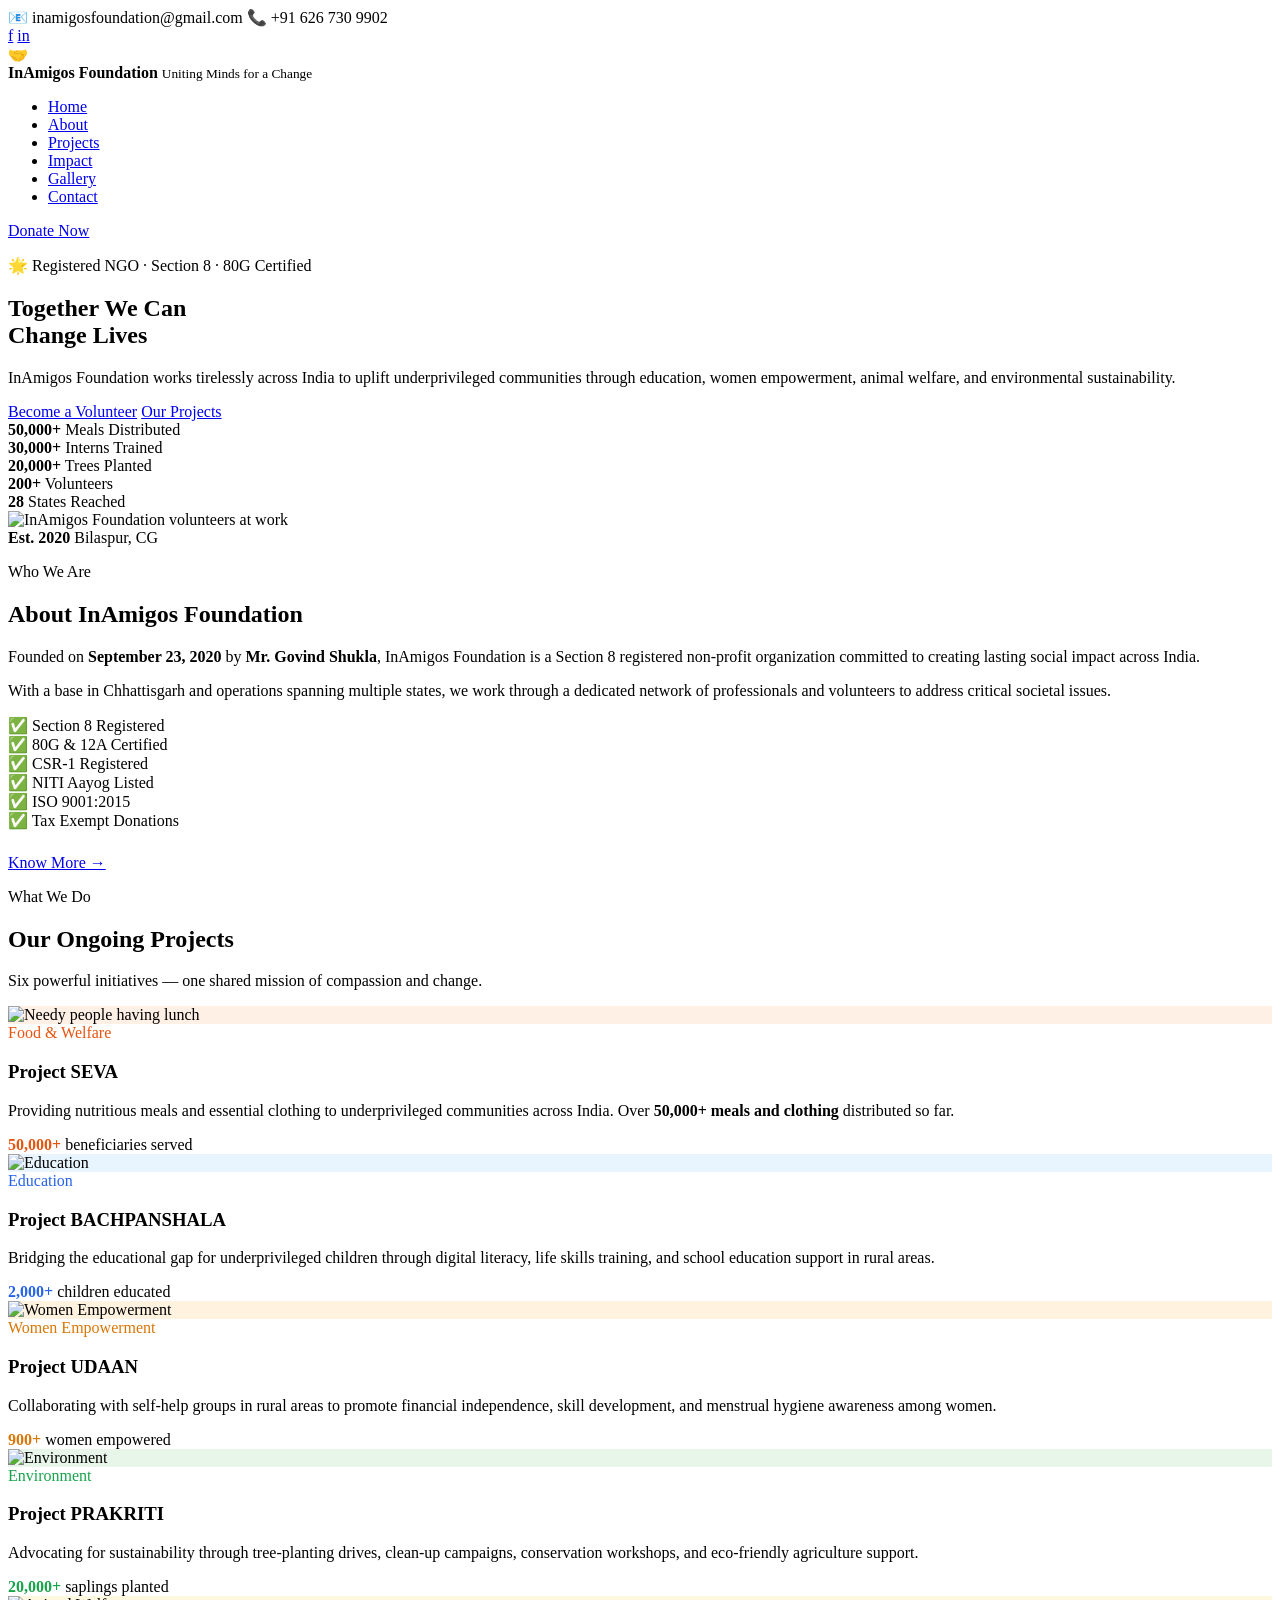
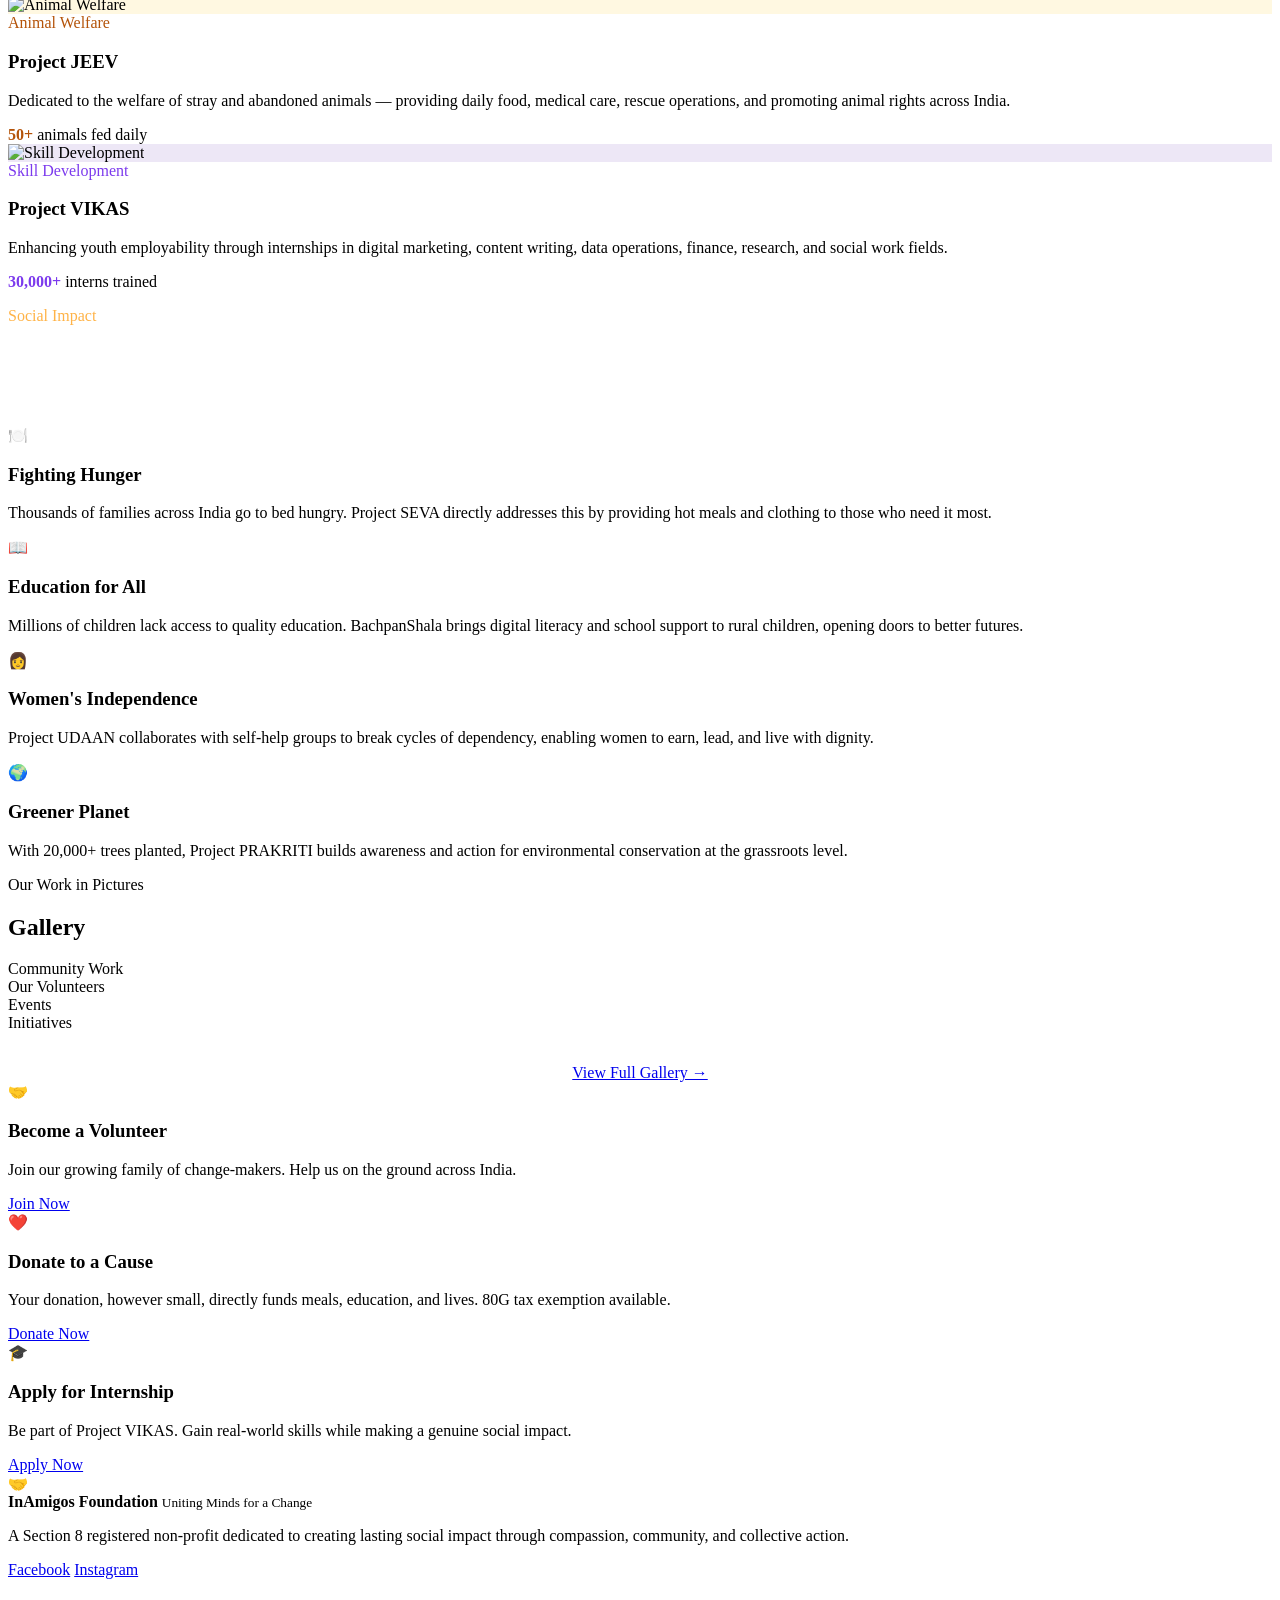
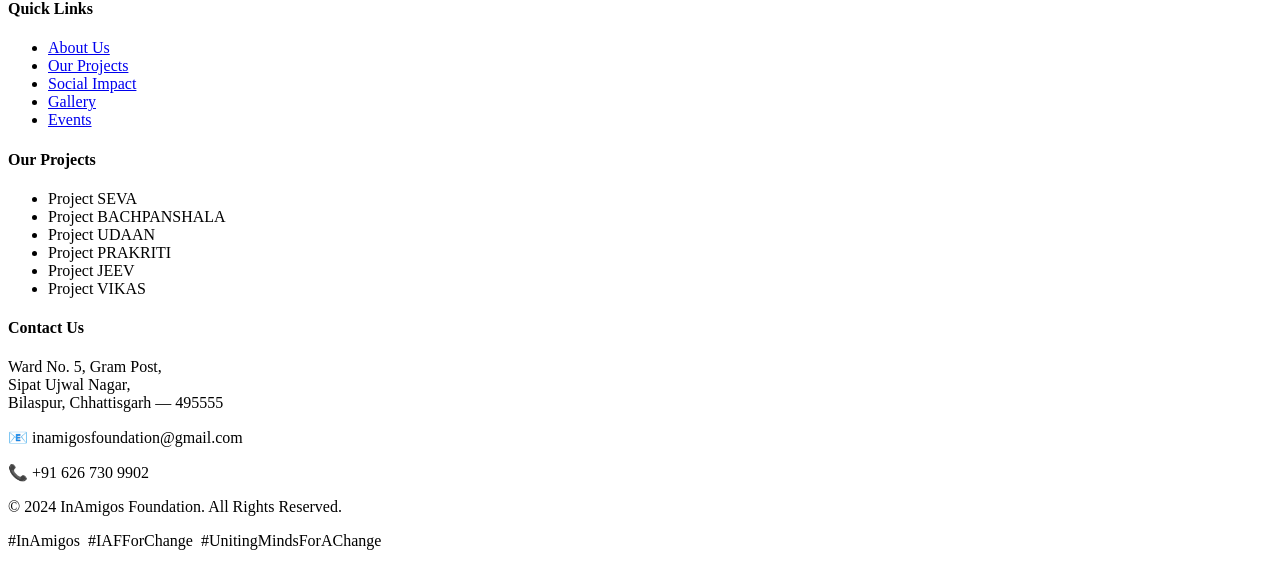
==== index.html @ 0888264d "Rename .html to index.html" ====
<!DOCTYPE html>
<html lang="en">
<head>
  <meta charset="UTF-8" />
  <meta name="viewport" content="width=device-width, initial-scale=1.0"/>
  <title>InAmigos Foundation</title>
  <link rel="stylesheet" href=".css" />
  <link href="https://fonts.googleapis.com/css2?family=Poppins:wght@300;400;500;600;700;800&display=swap" rel="stylesheet"/>
</head>
<body>

  <!-- TOP BAR -->
  <div class="topbar">
    <span>📧 inamigosfoundation@gmail.com</span>
    <span>📞 +91 626 730 9902</span>
    <div class="topbar-social">
      <a href="https://www.facebook.com/inamigos.inamigos" target="_blank">f</a>
      <a href="https://www.instagram.com/inamigos/" target="_blank">in</a>
    </div>
  </div>

  <!-- NAVBAR -->
  <nav class="navbar">
    <div class="nav-logo">
      <span class="logo-icon">🤝</span>
      <div>
        <strong>InAmigos Foundation</strong>
        <small>Uniting Minds for a Change</small>
      </div>
    </div>
    <ul class="nav-links">
      <li><a href="#home">Home</a></li>
      <li><a href="#about">About</a></li>
      <li><a href="#projects">Projects</a></li>
      <li><a href="#impact">Impact</a></li>
      <li><a href="#gallery">Gallery</a></li>
      <li><a href="#contact">Contact</a></li>
    </ul>
    <a href="https://rzp.io/l/kWQ87HP" target="_blank" class="nav-donate">Donate Now</a>
  </nav>

  <!-- HERO -->
  <section class="hero" id="home">
    <div class="hero-overlay"></div>
    <div class="hero-content">
      <p class="hero-tag">🌟 Registered NGO · Section 8 · 80G Certified</p>
      <h1>Together We Can<br/><span>Change Lives</span></h1>
      <p class="hero-sub">InAmigos Foundation works tirelessly across India to uplift underprivileged communities through education, women empowerment, animal welfare, and environmental sustainability.</p>
      <div class="hero-btns">
        <a href="https://forms.gle/AB4c1hLaDDmtrKGU7" target="_blank" class="btn-orange">Become a Volunteer</a>
        <a href="#projects" class="btn-white">Our Projects</a>
      </div>
    </div>
  </section>

  <!-- STATS BAR -->
  <div class="stats-bar">
    <div class="stat-item">
      <strong>50,000+</strong>
      <span>Meals Distributed</span>
    </div>
    <div class="stat-item">
      <strong>30,000+</strong>
      <span>Interns Trained</span>
    </div>
    <div class="stat-item">
      <strong>20,000+</strong>
      <span>Trees Planted</span>
    </div>
    <div class="stat-item">
      <strong>200+</strong>
      <span>Volunteers</span>
    </div>
    <div class="stat-item">
      <strong>28</strong>
      <span>States Reached</span>
    </div>
  </div>

  <!-- ABOUT -->
  <section class="about section" id="about">
    <div class="container">
      <div class="about-grid">
        <div class="about-img-col">
          <div class="about-img-wrap">
            <img src="https://inamigosfoundation.org.in/public/storage/gallery/1743051485.jpg" alt="InAmigos Foundation volunteers at work" onerror="this.parentElement.classList.add('img-fallback')" />
            <div class="about-badge">
              <strong>Est. 2020</strong>
              <span>Bilaspur, CG</span>
            </div>
          </div>
        </div>
        <div class="about-text-col">
          <p class="section-tag">Who We Are</p>
          <h2 class="section-title">About InAmigos Foundation</h2>
          <p>Founded on <strong>September 23, 2020</strong> by <strong>Mr. Govind Shukla</strong>, InAmigos Foundation is a Section 8 registered non-profit organization committed to creating lasting social impact across India.</p>
          <p>With a base in Chhattisgarh and operations spanning multiple states, we work through a dedicated network of professionals and volunteers to address critical societal issues.</p>
          <div class="creds-grid">
            <div class="cred-item">✅ Section 8 Registered</div>
            <div class="cred-item">✅ 80G &amp; 12A Certified</div>
            <div class="cred-item">✅ CSR-1 Registered</div>
            <div class="cred-item">✅ NITI Aayog Listed</div>
            <div class="cred-item">✅ ISO 9001:2015</div>
            <div class="cred-item">✅ Tax Exempt Donations</div>
          </div>
          <a href="https://inamigosfoundation.org.in/page/About-Us" target="_blank" class="btn-orange" style="display:inline-block;margin-top:1.5rem;">Know More →</a>
        </div>
      </div>
    </div>
  </section>

  <!-- PROJECTS -->
  <section class="projects section bg-light" id="projects">
    <div class="container">
      <div class="section-head">
        <p class="section-tag">What We Do</p>
        <h2 class="section-title">Our Ongoing Projects</h2>
        <p class="section-sub">Six powerful initiatives — one shared mission of compassion and change.</p>
      </div>
     <div class="projects-grid">

  <!-- Project SEVA -->
<div class="project-card">
  <div class="card-icon" style="background:#FFF0E6;">
    <img 
      src="https://images.unsplash.com/photo-1488521787991-ed7bbaae773c?auto=format&fit=crop&w=800&q=80"
      alt="Needy people having lunch"
      class="card-img"
    >
  </div>

  <div class="card-body">
    <span class="card-cat" style="color:#E8530E;">Food &amp; Welfare</span>

    <h3>Project SEVA</h3>

    <p>
      Providing nutritious meals and essential clothing to underprivileged
      communities across India. Over
      <strong>50,000+ meals and clothing</strong> distributed so far.
    </p>

    <div class="card-impact" style="border-color:#E8530E;">
      <strong style="color:#E8530E;">50,000+</strong>
      beneficiaries served
    </div>
  </div>
</div>
  <!-- Project BACHPANSHALA -->
  <div class="project-card">
    <div class="card-icon" style="background:#E8F5FF;">
      <img src="https://images.unsplash.com/photo-1509062522246-3755977927d7?q=80&w=400"
           alt="Education"
           class="card-img">
    </div>

    <div class="card-body">
      <span class="card-cat" style="color:#2563EB;">Education</span>
      <h3>Project BACHPANSHALA</h3>
      <p>
        Bridging the educational gap for underprivileged children through digital
        literacy, life skills training, and school education support in rural areas.
      </p>

      <div class="card-impact" style="border-color:#2563EB;">
        <strong style="color:#2563EB;">2,000+</strong>
        children educated
      </div>
    </div>
  </div>

  <!-- Project UDAAN -->
  <div class="project-card">
    <div class="card-icon" style="background:#FFF3E0;">
      <img src="https://images.unsplash.com/photo-1521791136064-7986c2920216?q=80&w=400"
           alt="Women Empowerment"
           class="card-img">
    </div>

    <div class="card-body">
      <span class="card-cat" style="color:#D97706;">Women Empowerment</span>
      <h3>Project UDAAN</h3>
      <p>
        Collaborating with self-help groups in rural areas to promote financial
        independence, skill development, and menstrual hygiene awareness among women.
      </p>

      <div class="card-impact" style="border-color:#D97706;">
        <strong style="color:#D97706;">900+</strong>
        women empowered
      </div>
    </div>
  </div>

  <!-- Project PRAKRITI -->
  <div class="project-card">
    <div class="card-icon" style="background:#E8F5E9;">
      <img src="https://images.unsplash.com/photo-1542601906990-b4d3fb778b09?q=80&w=400"
           alt="Environment"
           class="card-img">
    </div>

    <div class="card-body">
      <span class="card-cat" style="color:#16A34A;">Environment</span>
      <h3>Project PRAKRITI</h3>
      <p>
        Advocating for sustainability through tree-planting drives, clean-up campaigns,
        conservation workshops, and eco-friendly agriculture support.
      </p>

      <div class="card-impact" style="border-color:#16A34A;">
        <strong style="color:#16A34A;">20,000+</strong>
        saplings planted
      </div>
    </div>
  </div>

  <!-- Project JEEV -->
  <div class="project-card">
    <div class="card-icon" style="background:#FFF8E1;">
      <img src="https://images.unsplash.com/photo-1517849845537-4d257902454a?q=80&w=400"
           alt="Animal Welfare"
           class="card-img">
    </div>

    <div class="card-body">
      <span class="card-cat" style="color:#B45309;">Animal Welfare</span>
      <h3>Project JEEV</h3>
      <p>
        Dedicated to the welfare of stray and abandoned animals — providing daily food,
        medical care, rescue operations, and promoting animal rights across India.
      </p>

      <div class="card-impact" style="border-color:#B45309;">
        <strong style="color:#B45309;">50+</strong>
        animals fed daily
      </div>
    </div>
  </div>

  <!-- Project VIKAS -->
  <div class="project-card">
    <div class="card-icon" style="background:#EDE7F6;">
      <img src="https://images.unsplash.com/photo-1522202176988-66273c2fd55f?q=80&w=400"
           alt="Skill Development"
           class="card-img">
    </div>

    <div class="card-body">
      <span class="card-cat" style="color:#7C3AED;">Skill Development</span>
      <h3>Project VIKAS</h3>
      <p>
        Enhancing youth employability through internships in digital marketing,
        content writing, data operations, finance, research, and social work fields.
      </p>

      <div class="card-impact" style="border-color:#7C3AED;">
        <strong style="color:#7C3AED;">30,000+</strong>
        interns trained
      </div>
    </div>
  </div>

</div>
  </section>

  <!-- IMPACT / PURPOSE -->
  <section class="impact section" id="impact">
    <div class="container">
      <div class="section-head light">
        <p class="section-tag" style="color:#ffb347;">Social Impact</p>
        <h2 class="section-title" style="color:#fff;">Why Our Work Matters</h2>
        <p class="section-sub" style="color:rgba(255,255,255,.7);">Every project we run addresses a real gap in society — from hunger and illiteracy to environmental degradation and animal abuse.</p>
      </div>
      <div class="impact-grid">
        <div class="impact-card">
          <div class="impact-icon">🍽️</div>
          <h3>Fighting Hunger</h3>
          <p>Thousands of families across India go to bed hungry. Project SEVA directly addresses this by providing hot meals and clothing to those who need it most.</p>
        </div>
        <div class="impact-card">
          <div class="impact-icon">📖</div>
          <h3>Education for All</h3>
          <p>Millions of children lack access to quality education. BachpanShala brings digital literacy and school support to rural children, opening doors to better futures.</p>
        </div>
        <div class="impact-card">
          <div class="impact-icon">👩</div>
          <h3>Women's Independence</h3>
          <p>Project UDAAN collaborates with self-help groups to break cycles of dependency, enabling women to earn, lead, and live with dignity.</p>
        </div>
        <div class="impact-card">
          <div class="impact-icon">🌍</div>
          <h3>Greener Planet</h3>
          <p>With 20,000+ trees planted, Project PRAKRITI builds awareness and action for environmental conservation at the grassroots level.</p>
        </div>
      </div>
    </div>
  </section>

  <!-- GALLERY -->
  <section class="gallery-sec section bg-light" id="gallery">
    <div class="container">
      <div class="section-head">
        <p class="section-tag">Our Work in Pictures</p>
        <h2 class="section-title">Gallery</h2>
      </div>
      <div class="gallery-grid">
        <div class="gallery-item">
          <img src="https://inamigosfoundation.org.in/public/storage/gallery/1743051485.jpg" alt="InAmigos community work" onerror="this.style.display='none'; this.parentElement.classList.add('gallery-fallback')" />
          <div class="gallery-overlay"><span>Community Work</span></div>
        </div>
        <div class="gallery-item">
          <img src="https://inamigosfoundation.org.in/public/storage/gallery/1743051466.jpg" alt="InAmigos volunteers" onerror="this.style.display='none'; this.parentElement.classList.add('gallery-fallback')" />
          <div class="gallery-overlay"><span>Our Volunteers</span></div>
        </div>
        <div class="gallery-item">
          <img src="https://inamigosfoundation.org.in/public/storage/gallery/1743051449.jpg" alt="InAmigos events" onerror="this.style.display='none'; this.parentElement.classList.add('gallery-fallback')" />
          <div class="gallery-overlay"><span>Events</span></div>
        </div>
        <div class="gallery-item">
          <img src="https://inamigosfoundation.org.in/public/storage/gallery/1743051438.jpg" alt="InAmigos initiatives" onerror="this.style.display='none'; this.parentElement.classList.add('gallery-fallback')" />
          <div class="gallery-overlay"><span>Initiatives</span></div>
        </div>
      </div>
      <div style="text-align:center;margin-top:2rem;">
        <a href="https://inamigosfoundation.org.in/gallery" target="_blank" class="btn-outline">View Full Gallery →</a>
      </div>
    </div>
  </section>

  <!-- CTA STRIP -->
  <section class="cta-strip">
    <div class="container">
      <div class="cta-grid">
        <div class="cta-card">
          <div class="cta-icon">🤝</div>
          <h3>Become a Volunteer</h3>
          <p>Join our growing family of change-makers. Help us on the ground across India.</p>
          <a href="https://forms.gle/AB4c1hLaDDmtrKGU7" target="_blank" class="btn-orange">Join Now</a>
        </div>
        <div class="cta-card">
          <div class="cta-icon">❤️</div>
          <h3>Donate to a Cause</h3>
          <p>Your donation, however small, directly funds meals, education, and lives. 80G tax exemption available.</p>
          <a href="https://rzp.io/l/kWQ87HP" target="_blank" class="btn-orange">Donate Now</a>
        </div>
        <div class="cta-card">
          <div class="cta-icon">🎓</div>
          <h3>Apply for Internship</h3>
          <p>Be part of Project VIKAS. Gain real-world skills while making a genuine social impact.</p>
          <a href="https://inamigosfoundation.org.in/became-volunteer" target="_blank" class="btn-orange">Apply Now</a>
        </div>
      </div>
    </div>
  </section>

  <!-- CONTACT / FOOTER -->
  <footer id="contact">
    <div class="container">
      <div class="footer-grid">
        <div class="footer-col">
          <div class="footer-logo">
            <span>🤝</span>
            <div>
              <strong>InAmigos Foundation</strong>
              <small>Uniting Minds for a Change</small>
            </div>
          </div>
          <p class="footer-about">A Section 8 registered non-profit dedicated to creating lasting social impact through compassion, community, and collective action.</p>
          <div class="footer-social">
            <a href="https://www.facebook.com/inamigos.inamigos" target="_blank">Facebook</a>
            <a href="https://www.instagram.com/inamigos/" target="_blank">Instagram</a>
          </div>
        </div>
        <div class="footer-col">
          <h4>Quick Links</h4>
          <ul>
            <li><a href="#about">About Us</a></li>
            <li><a href="#projects">Our Projects</a></li>
            <li><a href="#impact">Social Impact</a></li>
            <li><a href="#gallery">Gallery</a></li>
            <li><a href="https://inamigosfoundation.org.in/events" target="_blank">Events</a></li>
          </ul>
        </div>
        <div class="footer-col">
          <h4>Our Projects</h4>
          <ul>
            <li>Project SEVA</li>
            <li>Project BACHPANSHALA</li>
            <li>Project UDAAN</li>
            <li>Project PRAKRITI</li>
            <li>Project JEEV</li>
            <li>Project VIKAS</li>
          </ul>
        </div>
        <div class="footer-col">
          <h4>Contact Us</h4>
          <p>Ward No. 5, Gram Post,<br/>Sipat Ujwal Nagar,<br/>Bilaspur, Chhattisgarh — 495555</p>
          <p style="margin-top:.8rem;">📧 inamigosfoundation@gmail.com</p>
          <p>📞 +91 626 730 9902</p>
        </div>
      </div>
      <div class="footer-bottom">
        <p>© 2024 InAmigos Foundation. All Rights Reserved.</p>
        <p class="hashtags">#InAmigos &nbsp;#IAFForChange &nbsp;#UnitingMindsForAChange</p>
      </div>
    </div>
  </footer>

  <script>
    document.querySelectorAll('a[href^="#"]').forEach(a => {
      a.addEventListener('click', function(e) {
        const target = document.querySelector(this.getAttribute('href'));
        if (target) { e.preventDefault(); target.scrollIntoView({ behavior: 'smooth' }); }
      });
    });
  </script>

</body>
</html>
---- .css ----
/* ===========================
   InAmigos Foundation Styles
   =========================== */

* { box-sizing: border-box; margin: 0; padding: 0; }
html { scroll-behavior: smooth; }

body {
  font-family: 'Poppins', sans-serif;
  color: #2d2d2d;
  background: #fff;
  line-height: 1.6;
}

img { max-width: 100%; display: block; }
a { text-decoration: none; }
p { margin-bottom: .9rem; color: #555; }
p:last-child { margin-bottom: 0; }

.container {
  max-width: 1160px;
  margin: 0 auto;
  padding: 0 1.5rem;
}

.section { padding: 5rem 0; }
.bg-light { background: #f7f9fc; }

/* ── BUTTONS ── */
.btn-orange {
  background: #E8530E;
  color: #fff;
  padding: .75rem 1.8rem;
  border-radius: 4px;
  font-weight: 600;
  font-size: .95rem;
  display: inline-block;
  transition: background .2s, transform .2s;
}
.btn-orange:hover { background: #C94309; transform: translateY(-2px); }

.btn-white {
  background: #fff;
  color: #E8530E;
  padding: .75rem 1.8rem;
  border-radius: 4px;
  font-weight: 600;
  font-size: .95rem;
  display: inline-block;
  transition: opacity .2s, transform .2s;
  border: 2px solid #fff;
}
.btn-white:hover { opacity: .9; transform: translateY(-2px); }

.btn-outline {
  border: 2px solid #E8530E;
  color: #E8530E;
  padding: .7rem 1.8rem;
  border-radius: 4px;
  font-weight: 600;
  font-size: .95rem;
  display: inline-block;
  transition: background .2s, color .2s;
}
.btn-outline:hover { background: #E8530E; color: #fff; }

/* ── SECTION HEADERS ── */
.section-tag {
  font-size: .78rem;
  font-weight: 700;
  letter-spacing: 2.5px;
  text-transform: uppercase;
  color: #E8530E;
  margin-bottom: .5rem;
}
.section-title {
  font-size: 2rem;
  font-weight: 800;
  color: #1a1a2e;
  line-height: 1.2;
  margin-bottom: .75rem;
}
.section-sub {
  color: #666;
  font-size: 1rem;
  max-width: 540px;
}
.section-head { text-align: center; margin-bottom: 3rem; }
.section-head .section-sub { margin: 0 auto; }

/* ── TOP BAR ── */
.topbar {
  background: #1a1a2e;
  color: rgba(255,255,255,.7);
  font-size: .8rem;
  padding: .45rem 5%;
  display: flex;
  justify-content: flex-end;
  align-items: center;
  gap: 2rem;
}
.topbar span { display: flex; align-items: center; gap: .4rem; }
.topbar-social { display: flex; gap: .6rem; }
.topbar-social a {
  color: rgba(255,255,255,.6);
  width: 24px; height: 24px;
  background: rgba(255,255,255,.1);
  border-radius: 50%;
  display: inline-flex; align-items: center; justify-content: center;
  font-size: .75rem; font-weight: 700;
  transition: background .2s;
}
.topbar-social a:hover { background: #E8530E; color: #fff; }

/* ── NAVBAR ── */
.navbar {
  background: #fff;
  box-shadow: 0 2px 12px rgba(0,0,0,.08);
  position: sticky;
  top: 0;
  z-index: 99;
  display: flex;
  align-items: center;
  justify-content: space-between;
  padding: 1rem 5%;
}
.nav-logo {
  display: flex; align-items: center; gap: .75rem;
}
.logo-icon { font-size: 2rem; }
.nav-logo strong {
  display: block; font-size: 1.05rem; font-weight: 800;
  color: #1a1a2e; line-height: 1.1;
}
.nav-logo small { font-size: .7rem; color: #888; }
.nav-links {
  display: flex; gap: 2rem; list-style: none;
}
.nav-links a {
  color: #444; font-size: .9rem; font-weight: 500;
  transition: color .2s;
}
.nav-links a:hover { color: #E8530E; }
.nav-donate {
  background: #E8530E; color: #fff;
  padding: .55rem 1.4rem; border-radius: 4px;
  font-weight: 600; font-size: .88rem;
  transition: background .2s;
}
.nav-donate:hover { background: #C94309; }

/* ── HERO ── */
.hero {
  min-height: 88vh;
  background: url('https://images.unsplash.com/photo-1593113598332-cd288d649433?w=1400&q=80') center/cover no-repeat;
  position: relative;
  display: flex;
  align-items: center;
  padding: 5rem 5%;
}
.hero-overlay {
  position: absolute; inset: 0;
  background: linear-gradient(to right, rgba(26,26,46,.88) 50%, rgba(26,26,46,.4));
}
.hero-content {
  position: relative; z-index: 1;
  max-width: 620px;
}
.hero-tag {
  font-size: .78rem; font-weight: 700; letter-spacing: 2px;
  text-transform: uppercase; color: #ffb347;
  margin-bottom: 1rem;
}
.hero h1 {
  font-size: clamp(2.2rem, 5vw, 3.8rem);
  font-weight: 800;
  color: #fff; line-height: 1.1;
  margin-bottom: 1.2rem;
}
.hero h1 span { color: #E8530E; }
.hero-sub {
  color: rgba(255,255,255,.75);
  font-size: 1.05rem; line-height: 1.7;
  margin-bottom: 2rem;
}
.hero-btns { display: flex; gap: 1rem; flex-wrap: wrap; }

/* ── STATS BAR ── */
.stats-bar {
  background: #E8530E;
  display: flex; justify-content: center; flex-wrap: wrap;
  gap: 0;
}
.stat-item {
  padding: 1.4rem 2.5rem;
  text-align: center;
  border-right: 1px solid rgba(255,255,255,.2);
}
.stat-item:last-child { border-right: none; }
.stat-item strong {
  display: block; font-size: 1.7rem; font-weight: 800;
  color: #fff;
}
.stat-item span { font-size: .78rem; color: rgba(255,255,255,.85); text-transform: uppercase; letter-spacing: 1px; }

/* ── ABOUT ── */
.about-grid {
  display: grid; grid-template-columns: 1fr 1fr; gap: 4rem; align-items: center;
}
.about-img-wrap {
  border-radius: 8px; overflow: hidden;
  position: relative; background: #eee;
  min-height: 380px;
}
.about-img-wrap img { width: 100%; height: 100%; object-fit: cover; }
.img-fallback {
  background: linear-gradient(135deg, #1a1a2e, #0F3460);
  display: flex; align-items: center; justify-content: center;
}
.about-badge {
  position: absolute; bottom: 1.5rem; left: 1.5rem;
  background: #E8530E; color: #fff;
  padding: .8rem 1.2rem; border-radius: 6px;
}
.about-badge strong { display: block; font-size: 1.2rem; font-weight: 800; }
.about-badge span { font-size: .78rem; }
.creds-grid {
  display: grid; grid-template-columns: 1fr 1fr; gap: .6rem; margin-top: 1.4rem;
}
.cred-item {
  background: #f7f9fc;
  border: 1px solid #e2e8f0;
  border-left: 3px solid #E8530E;
  padding: .5rem .9rem;
  font-size: .84rem; font-weight: 500; color: #444;
  border-radius: 0 4px 4px 0;
}

/* ── PROJECTS ── */
.projects-grid {
  display: grid; grid-template-columns: repeat(3, 1fr); gap: 1.5rem;
}
.project-card {
  background: #fff;
  border-radius: 8px;
  border: 1px solid #e8edf2;
  overflow: hidden;
  transition: box-shadow .25s, transform .25s;
}
.project-card:hover { box-shadow: 0 8px 30px rgba(0,0,0,.1); transform: translateY(-5px); }
.card-icon {
  height: 100px;
  display: flex; align-items: center; justify-content: center;
  font-size: 2.8rem;
}
.card-body { padding: 1.3rem 1.5rem 1.6rem; }
.card-cat {
  font-size: .72rem; font-weight: 700; letter-spacing: 1.5px;
  text-transform: uppercase; display: block; margin-bottom: .4rem;
}
.card-body h3 { font-size: 1.1rem; font-weight: 700; color: #1a1a2e; margin-bottom: .6rem; }
.card-body p { font-size: .88rem; line-height: 1.65; margin-bottom: 1rem; }
.card-impact {
  background: #f7f9fc;
  border-left: 3px solid;
  padding: .5rem .8rem;
  font-size: .82rem; color: #555;
  border-radius: 0 4px 4px 0;
}
.card-impact strong { font-size: 1rem; }

/* ── IMPACT ── */
.impact { background: linear-gradient(135deg, #1a1a2e 0%, #0F3460 100%); }
.impact-grid {
  display: grid; grid-template-columns: repeat(4, 1fr); gap: 1.5rem;
}
.impact-card {
  background: rgba(255,255,255,.07);
  border: 1px solid rgba(255,255,255,.12);
  border-radius: 8px; padding: 2rem 1.5rem;
  text-align: center;
  transition: background .2s;
}
.impact-card:hover { background: rgba(232,83,14,.18); }
.impact-icon { font-size: 2.5rem; margin-bottom: .8rem; }
.impact-card h3 { font-size: 1.05rem; font-weight: 700; color: #fff; margin-bottom: .6rem; }
.impact-card p { font-size: .87rem; color: rgba(255,255,255,.6); line-height: 1.6; margin: 0; }

/* ── GALLERY ── */
.gallery-grid {
  display: grid;
  grid-template-columns: repeat(3, 1fr);
  grid-template-rows: auto auto;
  gap: 1rem;
}
.gallery-item {
  border-radius: 8px; overflow: hidden;
  position: relative; background: #dde;
  min-height: 200px;
}
.gallery-item img { width: 100%; height: 200px; object-fit: cover; }
.gallery-item:first-child { grid-column: span 2; }
.gallery-item:first-child img { height: 260px; }
.gallery-overlay {
  position: absolute; inset: 0;
  background: rgba(26,26,46,.5);
  display: flex; align-items: flex-end; padding: 1rem;
  opacity: 0; transition: opacity .2s;
}
.gallery-item:hover .gallery-overlay { opacity: 1; }
.gallery-overlay span { color: #fff; font-weight: 600; font-size: .9rem; }
.gallery-fallback { background: #dde; display: flex; align-items: center; justify-content: center; font-size: 3rem; }
.gallery-fallback-static { border-radius: 8px; }

/* ── CTA STRIP ── */
.cta-strip { background: #f7f9fc; padding: 5rem 0; }
.cta-grid { display: grid; grid-template-columns: repeat(3, 1fr); gap: 1.5rem; }
.cta-card {
  background: #fff; border-radius: 8px;
  border: 1px solid #e2e8f0;
  padding: 2.5rem 2rem; text-align: center;
  transition: box-shadow .2s, transform .2s;
}
.cta-card:hover { box-shadow: 0 8px 28px rgba(0,0,0,.1); transform: translateY(-4px); }
.cta-card-dark { background: #1a1a2e; border-color: #1a1a2e; }
.cta-card-dark h3 { color: #fff; }
.cta-card-dark p { color: rgba(255,255,255,.65); }
.cta-icon { font-size: 2.8rem; margin-bottom: 1rem; }
.cta-card h3 { font-size: 1.15rem; font-weight: 700; color: #1a1a2e; margin-bottom: .6rem; }
.cta-card p { font-size: .88rem; color: #666; line-height: 1.6; margin-bottom: 1.5rem; }

/* ── FOOTER ── */
footer {
  background: #1a1a2e; color: rgba(255,255,255,.65);
  padding: 4rem 0 0;
}
.footer-grid {
  display: grid; grid-template-columns: 2fr 1fr 1fr 1.5fr; gap: 3rem;
  padding-bottom: 3rem;
  border-bottom: 1px solid rgba(255,255,255,.1);
}
.footer-logo {
  display: flex; gap: .75rem; align-items: center; margin-bottom: 1rem;
}
.footer-logo span { font-size: 2rem; }
.footer-logo strong { display: block; color: #fff; font-size: 1rem; font-weight: 700; }
.footer-logo small { font-size: .7rem; color: rgba(255,255,255,.5); }
.footer-about { font-size: .88rem; line-height: 1.7; color: rgba(255,255,255,.55); }
.footer-social { display: flex; gap: .7rem; margin-top: 1.2rem; }
.footer-social a {
  background: rgba(255,255,255,.08);
  color: rgba(255,255,255,.6);
  padding: .4rem .9rem; border-radius: 4px;
  font-size: .78rem; font-weight: 600;
  transition: background .2s, color .2s;
}
.footer-social a:hover { background: #E8530E; color: #fff; }
.footer-col h4 { color: #fff; font-weight: 700; margin-bottom: 1rem; font-size: .95rem; }
.footer-col ul { list-style: none; }
.footer-col ul li, .footer-col p { font-size: .87rem; color: rgba(255,255,255,.55); margin-bottom: .5rem; line-height: 1.6; }
.footer-col ul li a { color: rgba(255,255,255,.55); transition: color .2s; }
.footer-col ul li a:hover { color: #E8530E; }
.footer-bottom {
  display: flex; justify-content: space-between; align-items: center;
  padding: 1.4rem 0;
  font-size: .82rem; color: rgba(255,255,255,.35);
  flex-wrap: wrap; gap: .5rem;
}
.hashtags { color: rgba(255,255,255,.25); }

/* ── RESPONSIVE ── */
@media (max-width: 1024px) {
  .projects-grid { grid-template-columns: repeat(2, 1fr); }
  .impact-grid { grid-template-columns: repeat(2, 1fr); }
  .footer-grid { grid-template-columns: 1fr 1fr; }
}

@media (max-width: 768px) {
  .navbar { padding: 1rem; }
  .nav-links { display: none; }
  .about-grid { grid-template-columns: 1fr; gap: 2rem; }
  .creds-grid { grid-template-columns: 1fr; }
  .projects-grid { grid-template-columns: 1fr; }
  .cta-grid { grid-template-columns: 1fr; }
  .impact-grid { grid-template-columns: 1fr 1fr; }
  .gallery-grid { grid-template-columns: 1fr 1fr; }
  .gallery-item:first-child { grid-column: span 2; }
  .stats-bar { flex-wrap: wrap; }
  .stat-item { border-right: none; border-bottom: 1px solid rgba(255,255,255,.15); width: 50%; }
  .footer-grid { grid-template-columns: 1fr; gap: 2rem; }
  .footer-bottom { flex-direction: column; text-align: center; }
}
.card-icon {
  width: 100%;
  height: 180px;
  overflow: hidden;
  border-radius: 16px 16px 0 0;
}

.card-img {
  width: 100%;
  height: 100%;
  object-fit: cover;
  display: block;
}
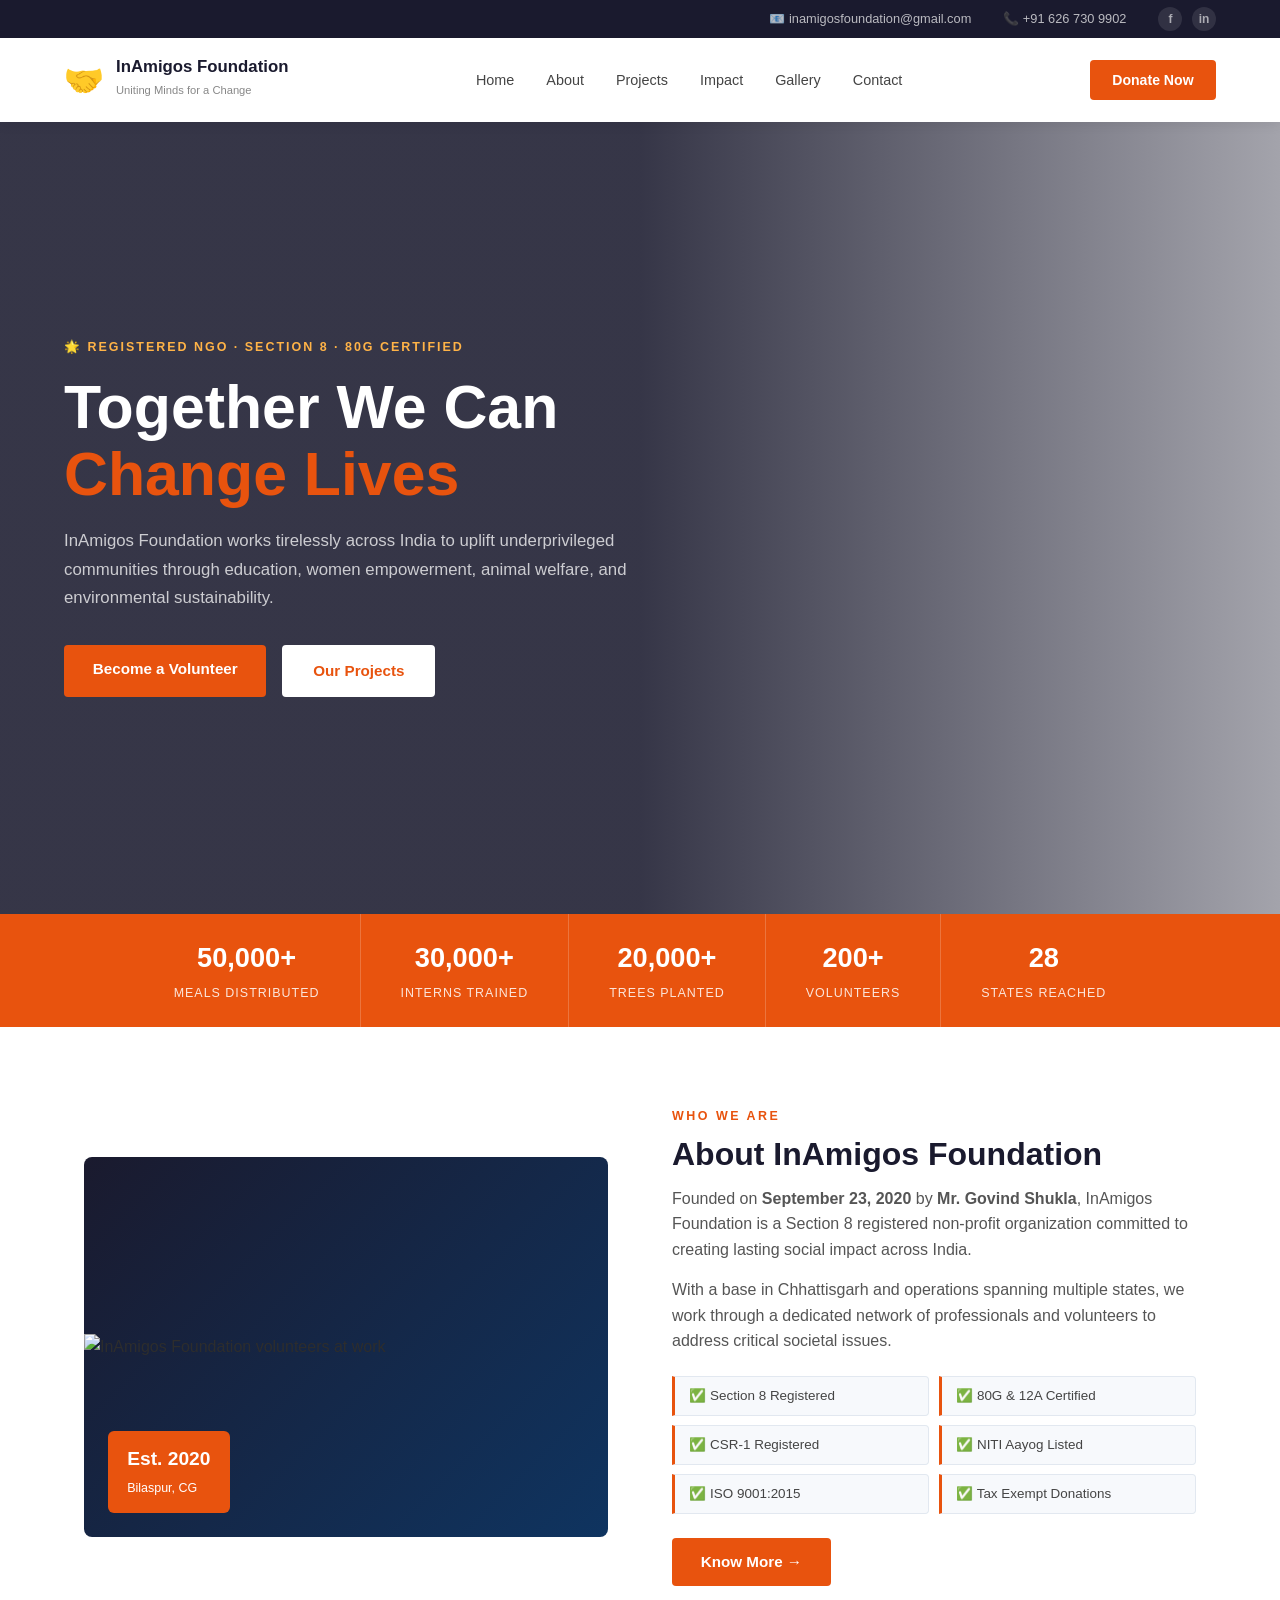
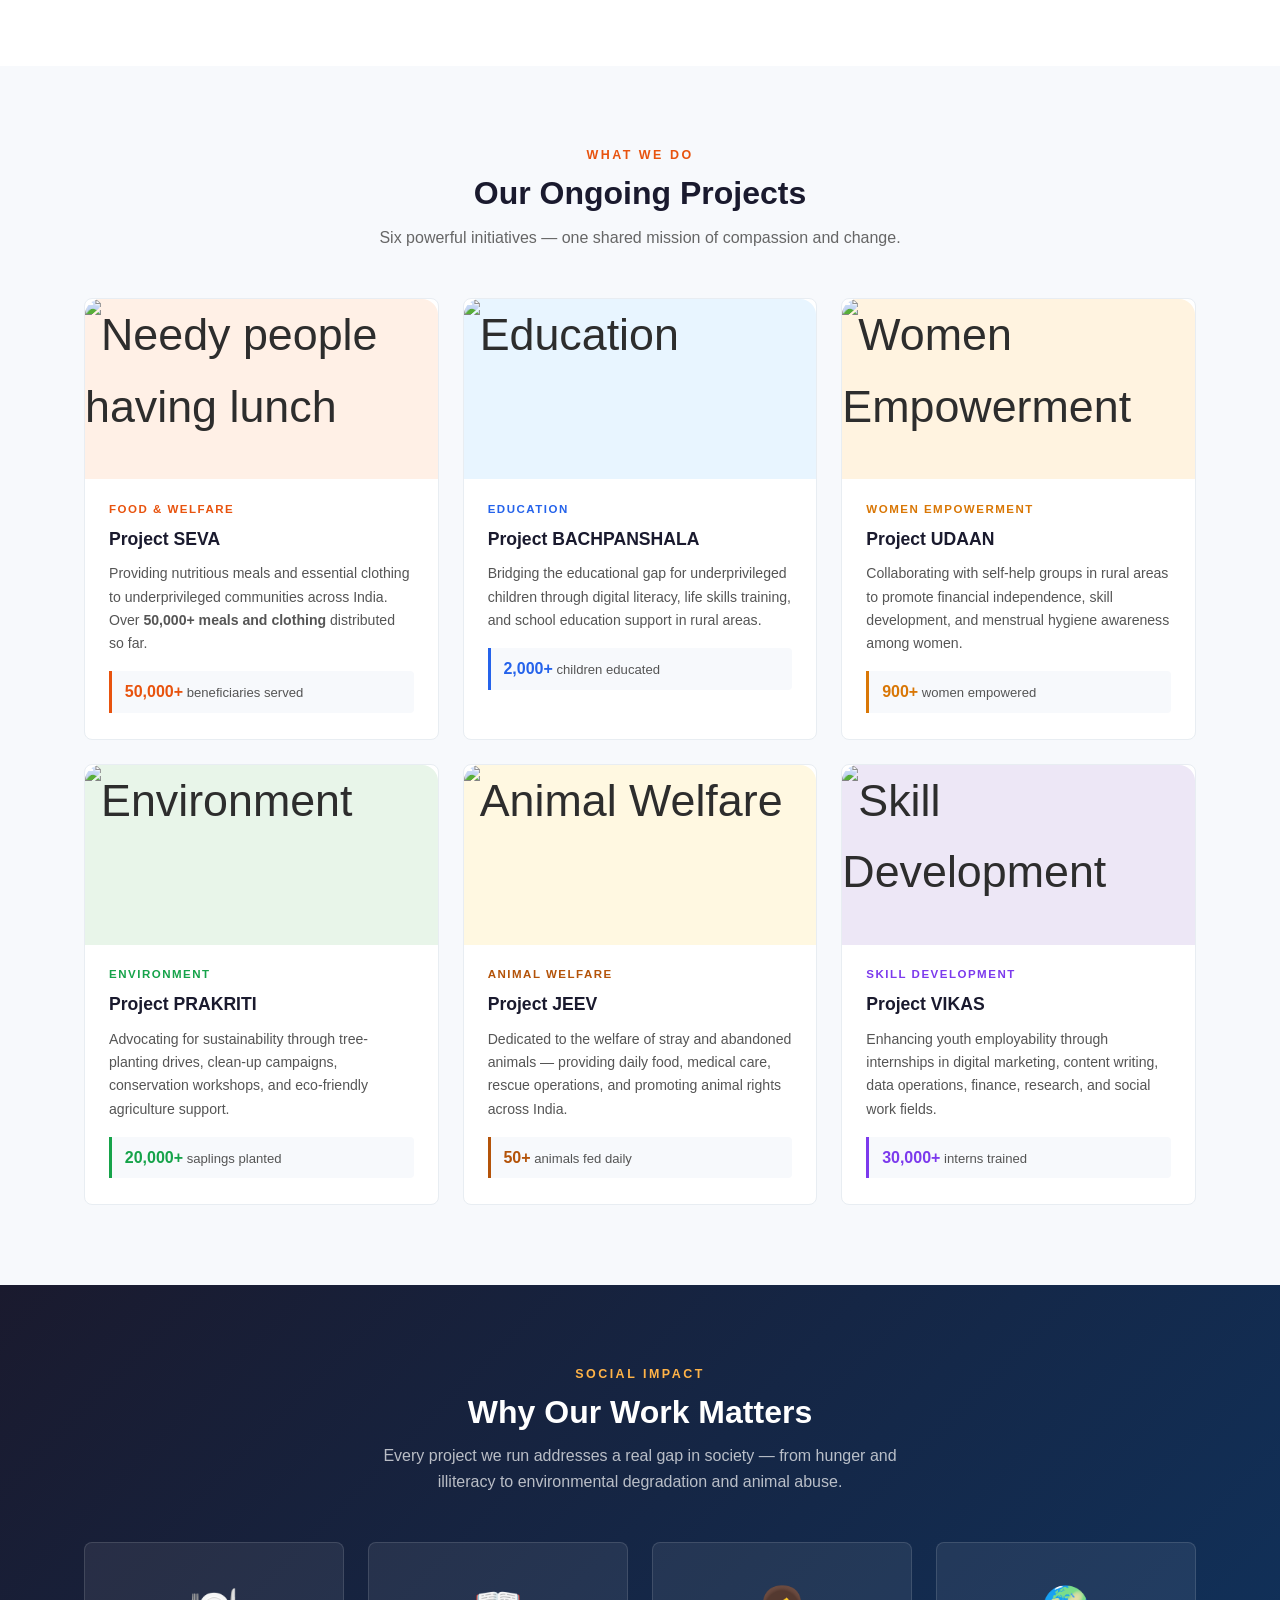
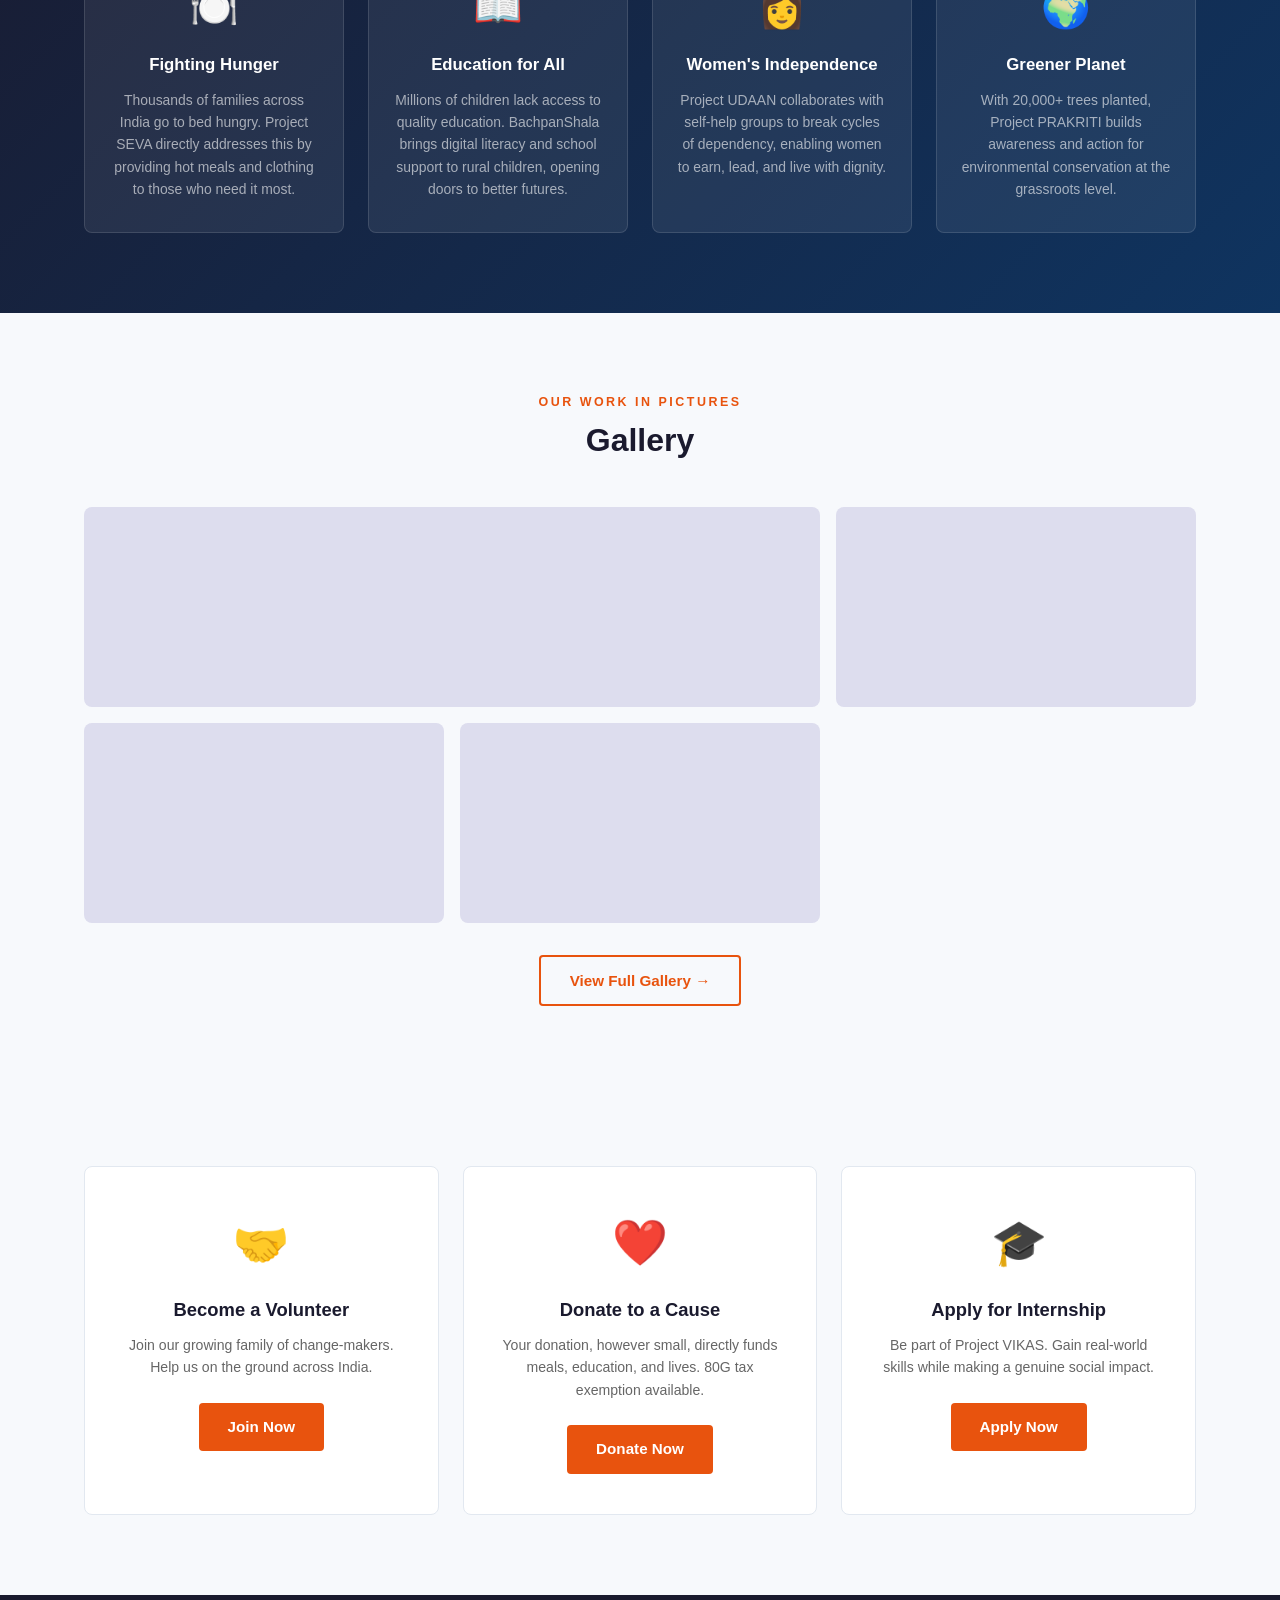
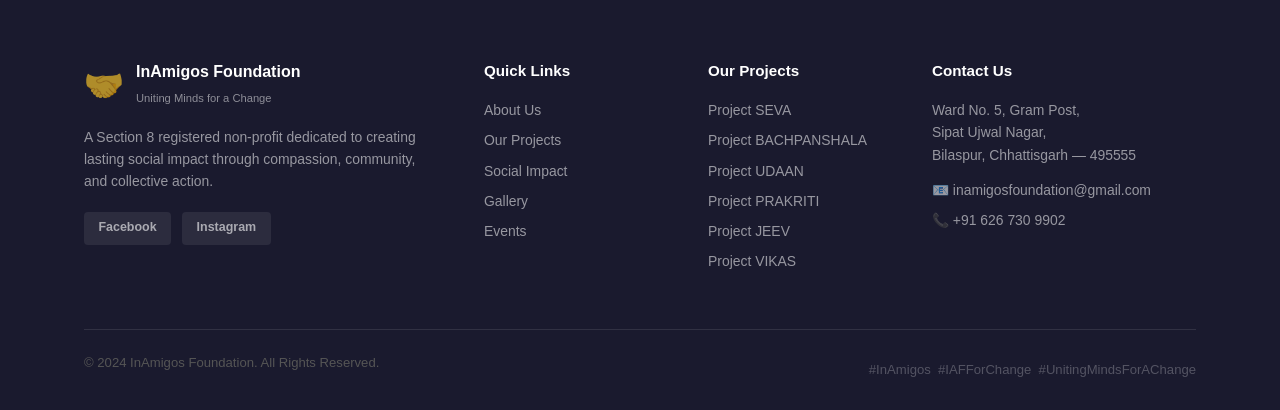
==== commit f76a748d: "Update index.html" ====
--- a/index.html
+++ b/index.html
@@ -4,7 +4,7 @@
   <meta charset="UTF-8" />
   <meta name="viewport" content="width=device-width, initial-scale=1.0"/>
   <title>InAmigos Foundation</title>
-  <link rel="stylesheet" href=".css" />
+  <link rel="stylesheet" href="style.css" />
   <link href="https://fonts.googleapis.com/css2?family=Poppins:wght@300;400;500;600;700;800&display=swap" rel="stylesheet"/>
 </head>
 <body>
@@ -417,4 +417,4 @@
   </script>
 
 </body>
-</html>+</html>
--- a/style.css
+++ b/style.css
@@ -0,0 +1,405 @@
+/* ===========================
+   InAmigos Foundation Styles
+   =========================== */
+
+* { box-sizing: border-box; margin: 0; padding: 0; }
+html { scroll-behavior: smooth; }
+
+body {
+  font-family: 'Poppins', sans-serif;
+  color: #2d2d2d;
+  background: #fff;
+  line-height: 1.6;
+}
+
+img { max-width: 100%; display: block; }
+a { text-decoration: none; }
+p { margin-bottom: .9rem; color: #555; }
+p:last-child { margin-bottom: 0; }
+
+.container {
+  max-width: 1160px;
+  margin: 0 auto;
+  padding: 0 1.5rem;
+}
+
+.section { padding: 5rem 0; }
+.bg-light { background: #f7f9fc; }
+
+/* ── BUTTONS ── */
+.btn-orange {
+  background: #E8530E;
+  color: #fff;
+  padding: .75rem 1.8rem;
+  border-radius: 4px;
+  font-weight: 600;
+  font-size: .95rem;
+  display: inline-block;
+  transition: background .2s, transform .2s;
+}
+.btn-orange:hover { background: #C94309; transform: translateY(-2px); }
+
+.btn-white {
+  background: #fff;
+  color: #E8530E;
+  padding: .75rem 1.8rem;
+  border-radius: 4px;
+  font-weight: 600;
+  font-size: .95rem;
+  display: inline-block;
+  transition: opacity .2s, transform .2s;
+  border: 2px solid #fff;
+}
+.btn-white:hover { opacity: .9; transform: translateY(-2px); }
+
+.btn-outline {
+  border: 2px solid #E8530E;
+  color: #E8530E;
+  padding: .7rem 1.8rem;
+  border-radius: 4px;
+  font-weight: 600;
+  font-size: .95rem;
+  display: inline-block;
+  transition: background .2s, color .2s;
+}
+.btn-outline:hover { background: #E8530E; color: #fff; }
+
+/* ── SECTION HEADERS ── */
+.section-tag {
+  font-size: .78rem;
+  font-weight: 700;
+  letter-spacing: 2.5px;
+  text-transform: uppercase;
+  color: #E8530E;
+  margin-bottom: .5rem;
+}
+.section-title {
+  font-size: 2rem;
+  font-weight: 800;
+  color: #1a1a2e;
+  line-height: 1.2;
+  margin-bottom: .75rem;
+}
+.section-sub {
+  color: #666;
+  font-size: 1rem;
+  max-width: 540px;
+}
+.section-head { text-align: center; margin-bottom: 3rem; }
+.section-head .section-sub { margin: 0 auto; }
+
+/* ── TOP BAR ── */
+.topbar {
+  background: #1a1a2e;
+  color: rgba(255,255,255,.7);
+  font-size: .8rem;
+  padding: .45rem 5%;
+  display: flex;
+  justify-content: flex-end;
+  align-items: center;
+  gap: 2rem;
+}
+.topbar span { display: flex; align-items: center; gap: .4rem; }
+.topbar-social { display: flex; gap: .6rem; }
+.topbar-social a {
+  color: rgba(255,255,255,.6);
+  width: 24px; height: 24px;
+  background: rgba(255,255,255,.1);
+  border-radius: 50%;
+  display: inline-flex; align-items: center; justify-content: center;
+  font-size: .75rem; font-weight: 700;
+  transition: background .2s;
+}
+.topbar-social a:hover { background: #E8530E; color: #fff; }
+
+/* ── NAVBAR ── */
+.navbar {
+  background: #fff;
+  box-shadow: 0 2px 12px rgba(0,0,0,.08);
+  position: sticky;
+  top: 0;
+  z-index: 99;
+  display: flex;
+  align-items: center;
+  justify-content: space-between;
+  padding: 1rem 5%;
+}
+.nav-logo {
+  display: flex; align-items: center; gap: .75rem;
+}
+.logo-icon { font-size: 2rem; }
+.nav-logo strong {
+  display: block; font-size: 1.05rem; font-weight: 800;
+  color: #1a1a2e; line-height: 1.1;
+}
+.nav-logo small { font-size: .7rem; color: #888; }
+.nav-links {
+  display: flex; gap: 2rem; list-style: none;
+}
+.nav-links a {
+  color: #444; font-size: .9rem; font-weight: 500;
+  transition: color .2s;
+}
+.nav-links a:hover { color: #E8530E; }
+.nav-donate {
+  background: #E8530E; color: #fff;
+  padding: .55rem 1.4rem; border-radius: 4px;
+  font-weight: 600; font-size: .88rem;
+  transition: background .2s;
+}
+.nav-donate:hover { background: #C94309; }
+
+/* ── HERO ── */
+.hero {
+  min-height: 88vh;
+  background: url('https://images.unsplash.com/photo-1593113598332-cd288d649433?w=1400&q=80') center/cover no-repeat;
+  position: relative;
+  display: flex;
+  align-items: center;
+  padding: 5rem 5%;
+}
+.hero-overlay {
+  position: absolute; inset: 0;
+  background: linear-gradient(to right, rgba(26,26,46,.88) 50%, rgba(26,26,46,.4));
+}
+.hero-content {
+  position: relative; z-index: 1;
+  max-width: 620px;
+}
+.hero-tag {
+  font-size: .78rem; font-weight: 700; letter-spacing: 2px;
+  text-transform: uppercase; color: #ffb347;
+  margin-bottom: 1rem;
+}
+.hero h1 {
+  font-size: clamp(2.2rem, 5vw, 3.8rem);
+  font-weight: 800;
+  color: #fff; line-height: 1.1;
+  margin-bottom: 1.2rem;
+}
+.hero h1 span { color: #E8530E; }
+.hero-sub {
+  color: rgba(255,255,255,.75);
+  font-size: 1.05rem; line-height: 1.7;
+  margin-bottom: 2rem;
+}
+.hero-btns { display: flex; gap: 1rem; flex-wrap: wrap; }
+
+/* ── STATS BAR ── */
+.stats-bar {
+  background: #E8530E;
+  display: flex; justify-content: center; flex-wrap: wrap;
+  gap: 0;
+}
+.stat-item {
+  padding: 1.4rem 2.5rem;
+  text-align: center;
+  border-right: 1px solid rgba(255,255,255,.2);
+}
+.stat-item:last-child { border-right: none; }
+.stat-item strong {
+  display: block; font-size: 1.7rem; font-weight: 800;
+  color: #fff;
+}
+.stat-item span { font-size: .78rem; color: rgba(255,255,255,.85); text-transform: uppercase; letter-spacing: 1px; }
+
+/* ── ABOUT ── */
+.about-grid {
+  display: grid; grid-template-columns: 1fr 1fr; gap: 4rem; align-items: center;
+}
+.about-img-wrap {
+  border-radius: 8px; overflow: hidden;
+  position: relative; background: #eee;
+  min-height: 380px;
+}
+.about-img-wrap img { width: 100%; height: 100%; object-fit: cover; }
+.img-fallback {
+  background: linear-gradient(135deg, #1a1a2e, #0F3460);
+  display: flex; align-items: center; justify-content: center;
+}
+.about-badge {
+  position: absolute; bottom: 1.5rem; left: 1.5rem;
+  background: #E8530E; color: #fff;
+  padding: .8rem 1.2rem; border-radius: 6px;
+}
+.about-badge strong { display: block; font-size: 1.2rem; font-weight: 800; }
+.about-badge span { font-size: .78rem; }
+.creds-grid {
+  display: grid; grid-template-columns: 1fr 1fr; gap: .6rem; margin-top: 1.4rem;
+}
+.cred-item {
+  background: #f7f9fc;
+  border: 1px solid #e2e8f0;
+  border-left: 3px solid #E8530E;
+  padding: .5rem .9rem;
+  font-size: .84rem; font-weight: 500; color: #444;
+  border-radius: 0 4px 4px 0;
+}
+
+/* ── PROJECTS ── */
+.projects-grid {
+  display: grid; grid-template-columns: repeat(3, 1fr); gap: 1.5rem;
+}
+.project-card {
+  background: #fff;
+  border-radius: 8px;
+  border: 1px solid #e8edf2;
+  overflow: hidden;
+  transition: box-shadow .25s, transform .25s;
+}
+.project-card:hover { box-shadow: 0 8px 30px rgba(0,0,0,.1); transform: translateY(-5px); }
+.card-icon {
+  height: 100px;
+  display: flex; align-items: center; justify-content: center;
+  font-size: 2.8rem;
+}
+.card-body { padding: 1.3rem 1.5rem 1.6rem; }
+.card-cat {
+  font-size: .72rem; font-weight: 700; letter-spacing: 1.5px;
+  text-transform: uppercase; display: block; margin-bottom: .4rem;
+}
+.card-body h3 { font-size: 1.1rem; font-weight: 700; color: #1a1a2e; margin-bottom: .6rem; }
+.card-body p { font-size: .88rem; line-height: 1.65; margin-bottom: 1rem; }
+.card-impact {
+  background: #f7f9fc;
+  border-left: 3px solid;
+  padding: .5rem .8rem;
+  font-size: .82rem; color: #555;
+  border-radius: 0 4px 4px 0;
+}
+.card-impact strong { font-size: 1rem; }
+
+/* ── IMPACT ── */
+.impact { background: linear-gradient(135deg, #1a1a2e 0%, #0F3460 100%); }
+.impact-grid {
+  display: grid; grid-template-columns: repeat(4, 1fr); gap: 1.5rem;
+}
+.impact-card {
+  background: rgba(255,255,255,.07);
+  border: 1px solid rgba(255,255,255,.12);
+  border-radius: 8px; padding: 2rem 1.5rem;
+  text-align: center;
+  transition: background .2s;
+}
+.impact-card:hover { background: rgba(232,83,14,.18); }
+.impact-icon { font-size: 2.5rem; margin-bottom: .8rem; }
+.impact-card h3 { font-size: 1.05rem; font-weight: 700; color: #fff; margin-bottom: .6rem; }
+.impact-card p { font-size: .87rem; color: rgba(255,255,255,.6); line-height: 1.6; margin: 0; }
+
+/* ── GALLERY ── */
+.gallery-grid {
+  display: grid;
+  grid-template-columns: repeat(3, 1fr);
+  grid-template-rows: auto auto;
+  gap: 1rem;
+}
+.gallery-item {
+  border-radius: 8px; overflow: hidden;
+  position: relative; background: #dde;
+  min-height: 200px;
+}
+.gallery-item img { width: 100%; height: 200px; object-fit: cover; }
+.gallery-item:first-child { grid-column: span 2; }
+.gallery-item:first-child img { height: 260px; }
+.gallery-overlay {
+  position: absolute; inset: 0;
+  background: rgba(26,26,46,.5);
+  display: flex; align-items: flex-end; padding: 1rem;
+  opacity: 0; transition: opacity .2s;
+}
+.gallery-item:hover .gallery-overlay { opacity: 1; }
+.gallery-overlay span { color: #fff; font-weight: 600; font-size: .9rem; }
+.gallery-fallback { background: #dde; display: flex; align-items: center; justify-content: center; font-size: 3rem; }
+.gallery-fallback-static { border-radius: 8px; }
+
+/* ── CTA STRIP ── */
+.cta-strip { background: #f7f9fc; padding: 5rem 0; }
+.cta-grid { display: grid; grid-template-columns: repeat(3, 1fr); gap: 1.5rem; }
+.cta-card {
+  background: #fff; border-radius: 8px;
+  border: 1px solid #e2e8f0;
+  padding: 2.5rem 2rem; text-align: center;
+  transition: box-shadow .2s, transform .2s;
+}
+.cta-card:hover { box-shadow: 0 8px 28px rgba(0,0,0,.1); transform: translateY(-4px); }
+.cta-card-dark { background: #1a1a2e; border-color: #1a1a2e; }
+.cta-card-dark h3 { color: #fff; }
+.cta-card-dark p { color: rgba(255,255,255,.65); }
+.cta-icon { font-size: 2.8rem; margin-bottom: 1rem; }
+.cta-card h3 { font-size: 1.15rem; font-weight: 700; color: #1a1a2e; margin-bottom: .6rem; }
+.cta-card p { font-size: .88rem; color: #666; line-height: 1.6; margin-bottom: 1.5rem; }
+
+/* ── FOOTER ── */
+footer {
+  background: #1a1a2e; color: rgba(255,255,255,.65);
+  padding: 4rem 0 0;
+}
+.footer-grid {
+  display: grid; grid-template-columns: 2fr 1fr 1fr 1.5fr; gap: 3rem;
+  padding-bottom: 3rem;
+  border-bottom: 1px solid rgba(255,255,255,.1);
+}
+.footer-logo {
+  display: flex; gap: .75rem; align-items: center; margin-bottom: 1rem;
+}
+.footer-logo span { font-size: 2rem; }
+.footer-logo strong { display: block; color: #fff; font-size: 1rem; font-weight: 700; }
+.footer-logo small { font-size: .7rem; color: rgba(255,255,255,.5); }
+.footer-about { font-size: .88rem; line-height: 1.7; color: rgba(255,255,255,.55); }
+.footer-social { display: flex; gap: .7rem; margin-top: 1.2rem; }
+.footer-social a {
+  background: rgba(255,255,255,.08);
+  color: rgba(255,255,255,.6);
+  padding: .4rem .9rem; border-radius: 4px;
+  font-size: .78rem; font-weight: 600;
+  transition: background .2s, color .2s;
+}
+.footer-social a:hover { background: #E8530E; color: #fff; }
+.footer-col h4 { color: #fff; font-weight: 700; margin-bottom: 1rem; font-size: .95rem; }
+.footer-col ul { list-style: none; }
+.footer-col ul li, .footer-col p { font-size: .87rem; color: rgba(255,255,255,.55); margin-bottom: .5rem; line-height: 1.6; }
+.footer-col ul li a { color: rgba(255,255,255,.55); transition: color .2s; }
+.footer-col ul li a:hover { color: #E8530E; }
+.footer-bottom {
+  display: flex; justify-content: space-between; align-items: center;
+  padding: 1.4rem 0;
+  font-size: .82rem; color: rgba(255,255,255,.35);
+  flex-wrap: wrap; gap: .5rem;
+}
+.hashtags { color: rgba(255,255,255,.25); }
+
+/* ── RESPONSIVE ── */
+@media (max-width: 1024px) {
+  .projects-grid { grid-template-columns: repeat(2, 1fr); }
+  .impact-grid { grid-template-columns: repeat(2, 1fr); }
+  .footer-grid { grid-template-columns: 1fr 1fr; }
+}
+
+@media (max-width: 768px) {
+  .navbar { padding: 1rem; }
+  .nav-links { display: none; }
+  .about-grid { grid-template-columns: 1fr; gap: 2rem; }
+  .creds-grid { grid-template-columns: 1fr; }
+  .projects-grid { grid-template-columns: 1fr; }
+  .cta-grid { grid-template-columns: 1fr; }
+  .impact-grid { grid-template-columns: 1fr 1fr; }
+  .gallery-grid { grid-template-columns: 1fr 1fr; }
+  .gallery-item:first-child { grid-column: span 2; }
+  .stats-bar { flex-wrap: wrap; }
+  .stat-item { border-right: none; border-bottom: 1px solid rgba(255,255,255,.15); width: 50%; }
+  .footer-grid { grid-template-columns: 1fr; gap: 2rem; }
+  .footer-bottom { flex-direction: column; text-align: center; }
+}
+.card-icon {
+  width: 100%;
+  height: 180px;
+  overflow: hidden;
+  border-radius: 16px 16px 0 0;
+}
+
+.card-img {
+  width: 100%;
+  height: 100%;
+  object-fit: cover;
+  display: block;
+}
